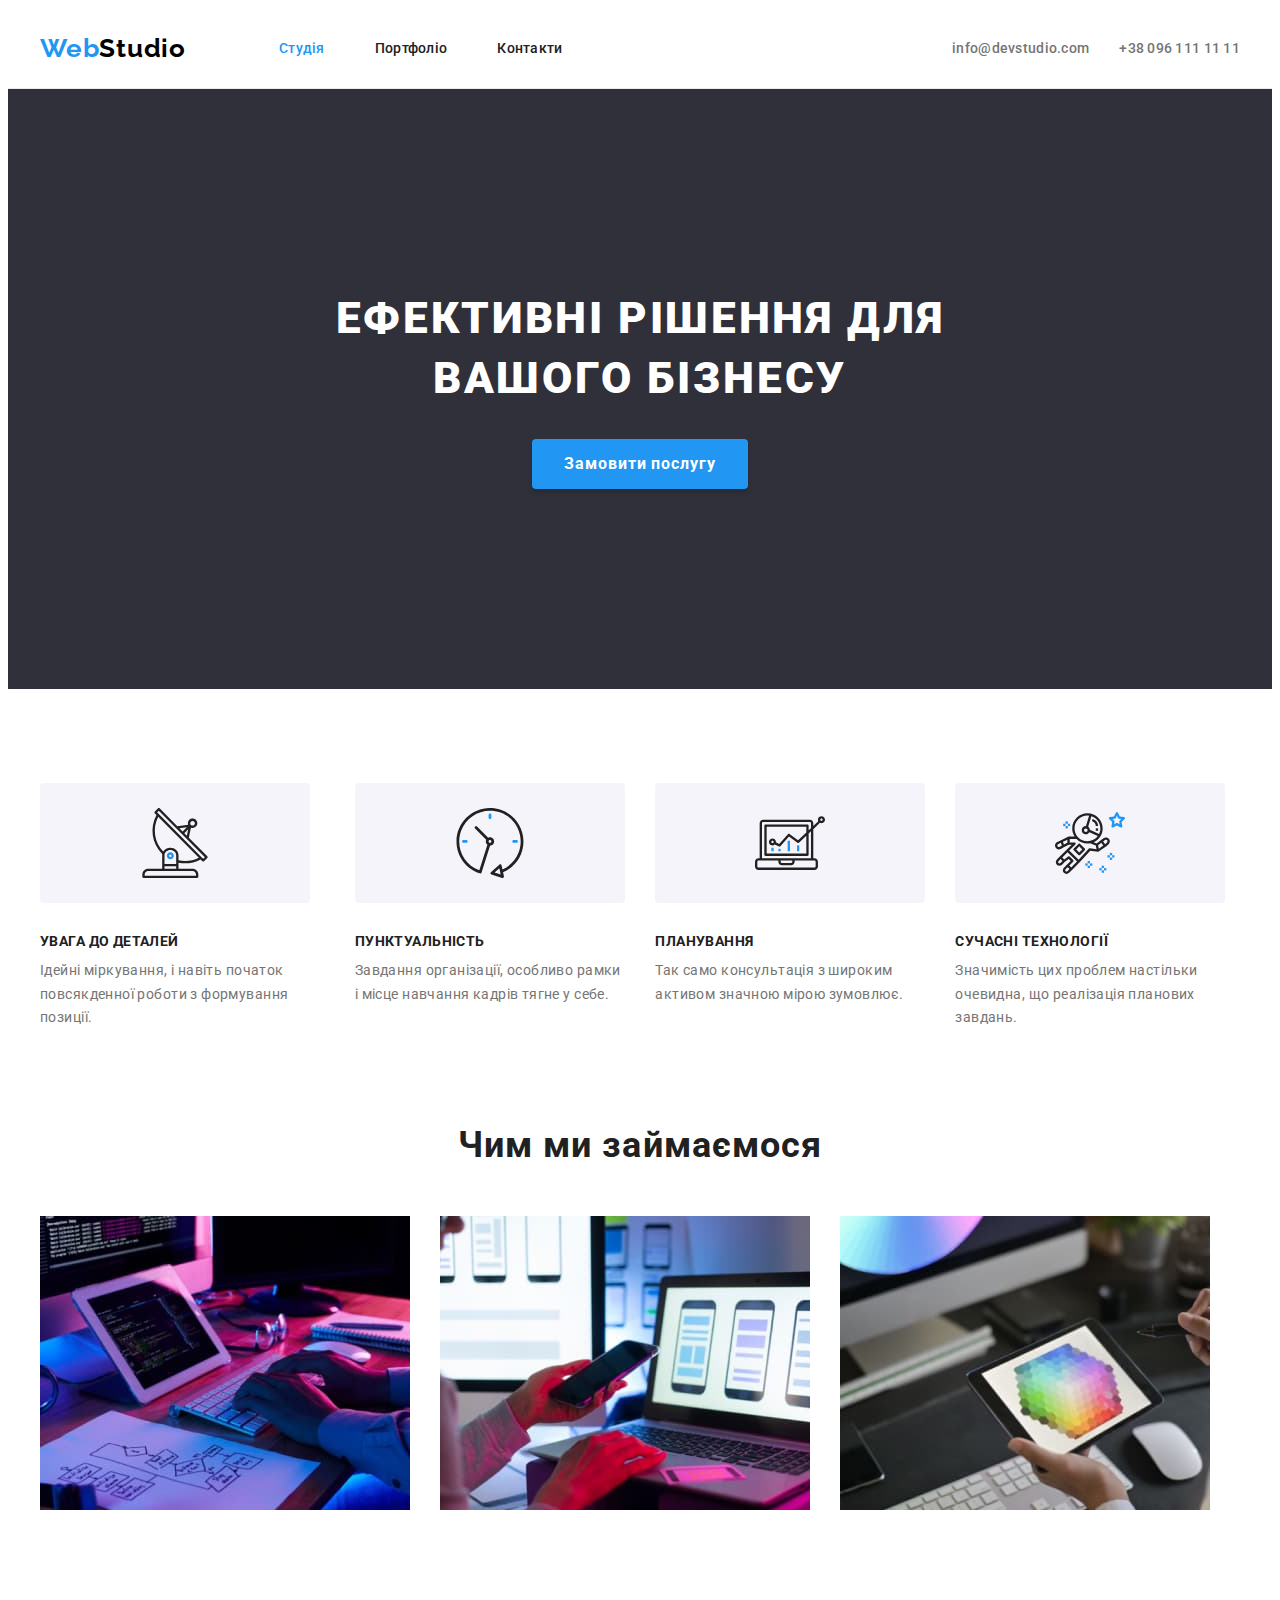
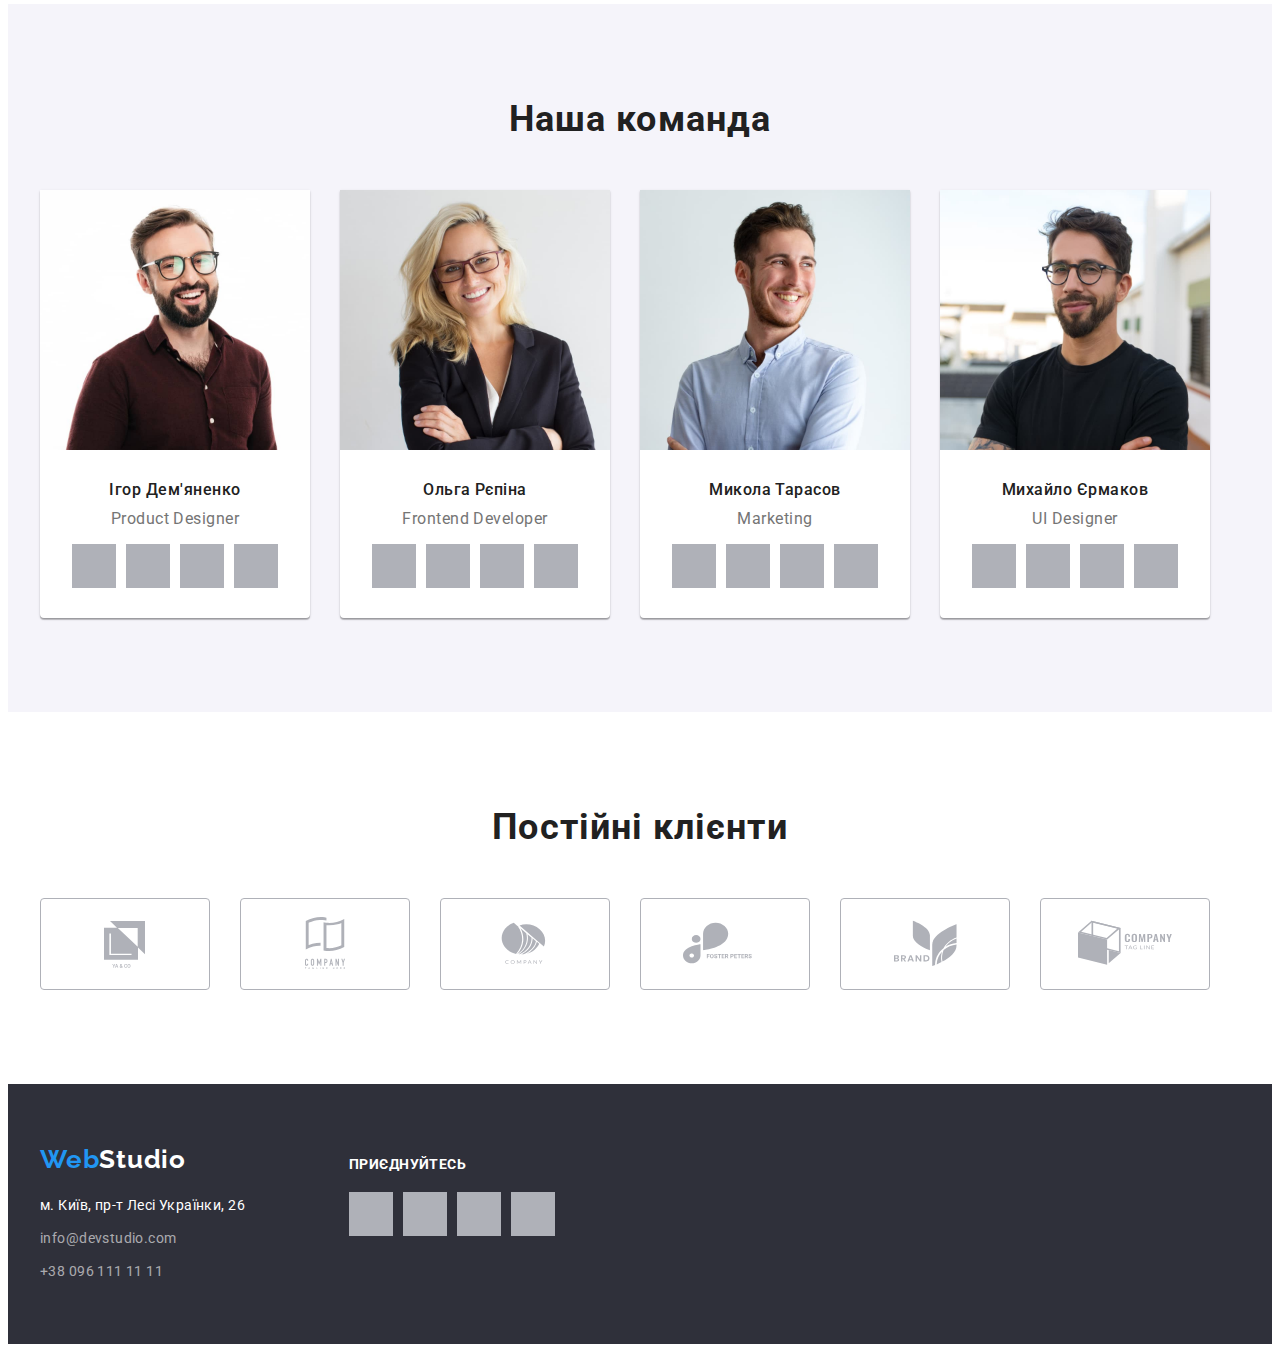
==== index.html @ 9ad80362 "created repository" ====
<!DOCTYPE html>
<html lang="uk">
  <head>
    <meta charset="UTF-8" />
    <meta name="viewport" content="width=device-width, initial-scale=1.0" />
    <title>WebStudio</title>
    <link rel="preconnect" href="https://fonts.googleapis.com" />
    <link rel="preconnect" href="https://fonts.gstatic.com" crossorigin />
    <link
      href="https://fonts.googleapis.com/css2?family=Raleway:wght@700&family=Roboto:wght@400;500;700;900&display=swap"
      rel="stylesheet"
    />
    <link
      rel="stylesheet"
      href="https://cdnjs.cloudflare.com/ajax/libs/modern-normalize/2.0.0/modern-normalize.min.css"
      integrity="sha512-4xo8blKMVCiXpTaLzQSLSw3KFOVPWhm/TRtuPVc4WG6kUgjH6J03IBuG7JZPkcWMxJ5huwaBpOpnwYElP/m6wg=="
      crossorigin="anonymous"
      referrerpolicy="no-referrer"
    />
    <link rel="stylesheet" href="./css/styles.css" />
  </head>
  <body>
    <!-- header -->
    <header class="header">
      <div class="container header-wrapper">
        <nav class="site-nav-wrapper">
          <a class="logo" href="./index.html" lang="en"
            ><span class="accent">Web</span>Studio</a
          >
          <ul class="site-nav">
            <li class="site-nav-item">
              <a href="./index.html" class="link current">Студія</a>
            </li>
            <li class="site-nav-item">
              <a href="./portfolio.html" class="link">Портфоліо</a>
            </li>
            <li class="site-nav-item"><a href="" class="link">Контакти</a></li>
          </ul>
        </nav>

        <ul class="header-contacts-wrapper">
          <li>
            <a href="mailto:info@devstudio.com" class="link contacts"
              >info@devstudio.com</a
            >
          </li>
          <li>
            <a href="tel:+380961111111" class="link contacts"
              >+38 096 111 11 11</a
            >
          </li>
        </ul>
      </div>
    </header>

    <!-- main content -->
    <main>
      <!-- hero screen -->
      <section class="hero">
        <div class="container">
          <h1 class="hero-title">Ефективні рішення для вашого бізнесу</h1>
          <button class="button primary" type="button">Замовити послугу</button>
        </div>
      </section>

      <!-- benefits -->
      <section class="section benefits">
        <div class="container">
          <h2 class="title visually-hidden">Особливості</h2>
          <ul class="benefits-list">
            <li class="benefits-item">
              <img
                class="benefits-pic"
                src="./images/benefits-1.svg"
                alt="супутникова тарілка"
                width="270"
                height="120"
              />
              <h3 class="benefits-title">Увага до деталей</h3>
              <p class="content">
                Ідейні міркування, і навіть початок повсякденної роботи з
                формування позиції.
              </p>
            </li>
            <li class="benefits-item">
              <img
                class="benefits-pic"
                src="./images/benefits-2.svg"
                alt="годинник"
                width="270"
                height="120"
              />
              <h3 class="benefits-title">Пунктуальність</h3>
              <p class="content">
                Завдання організації, особливо рамки і місце навчання кадрів
                тягне у себе.
              </p>
            </li>
            <li class="benefits-item">
              <img
                class="benefits-pic"
                src="./images/benefits-3.svg"
                alt="графік"
                width="270"
                height="120"
              />
              <h3 class="benefits-title">Планування</h3>
              <p class="content">
                Так само консультація з широким активом значною мірою зумовлює.
              </p>
            </li>
            <li class="benefits-item">
              <img
                class="benefits-pic"
                src="./images/benefits-4.svg"
                alt="космонавт"
                width="270"
                height="120"
              />
              <h3 class="benefits-title">Сучасні технології</h3>
              <p class="content">
                Значимість цих проблем настільки очевидна, що реалізація
                планових завдань.
              </p>
            </li>
          </ul>
        </div>
      </section>

      <!-- what we do -->

      <section class="section works">
        <div class="container">
          <h2 class="title">Чим ми займаємося</h2>
          <ul class="works-list">
            <li>
              <img
                class="works-pic"
                src="./images/img-1.jpg"
                alt="Десктопні додатки"
                width="370"
                height="294"
              />
            </li>
            <li>
              <img
                class="works-pic"
                src="./images/img-2.jpg"
                alt="Мобільні додатки"
                width="370"
                height="294"
              />
            </li>
            <li>
              <img
                class="works-pic"
                src="./images/img-3.jpg"
                alt="Дизайнерські рішення"
                width="370"
                height="294"
              />
            </li>
          </ul>
        </div>
      </section>

      <!-- our team -->

      <section class="section our-team">
        <div class="container">
          <h2 class="title">Наша команда</h2>
          <ul class="team-list">
            <li class="team-item">
              <img
                class="team-pic"
                src="./images/product-designer.jpg"
                alt="Дизайнер продукту"
                width="270"
                height="260"
              />
              <div class="team-item-content">
                <h3 class="subtitle">Ігор Дем'яненко</h3>
                <p class="team-position" lang="en">Product Designer</p>

                <ul class="socials-list">
                  <li class="socials-item"></li>
                  <li class="socials-item"></li>
                  <li class="socials-item"></li>
                  <li class="socials-item"></li>
                </ul>
              </div>
            </li>
            <li class="team-item">
              <img
                class="team-pic"
                src="./images/frontend-developer.jpg"
                alt="Фронтенд розробник"
                width="270"
                height="260"
              />
              <div class="team-item-content">
                <h3 class="subtitle">Ольга Рєпіна</h3>
                <p class="team-position" lang="en">Frontend Developer</p>
                <ul class="socials-list">
                  <li class="socials-item"></li>
                  <li class="socials-item"></li>
                  <li class="socials-item"></li>
                  <li class="socials-item"></li>
                </ul>
              </div>
            </li>
            <li class="team-item">
              <img
                class="team-pic"
                src="./images/marketing.jpg"
                alt="Маркетолог"
                width="270"
                height="260"
              />
              <div class="team-item-content">
                <h3 class="subtitle">Микола Тарасов</h3>
                <p class="team-position" lang="en">Marketing</p>
                <ul class="socials-list">
                  <li class="socials-item"></li>
                  <li class="socials-item"></li>
                  <li class="socials-item"></li>
                  <li class="socials-item"></li>
                </ul>
              </div>
            </li>
            <li class="team-item">
              <img
                class="team-pic"
                src="./images/ui-designer.jpg"
                alt="UI Дизайнер"
                width="270"
                height="260"
              />
              <div class="team-item-content">
                <h3 class="subtitle">Михайло Єрмаков</h3>
                <p class="team-position" lang="en">UI Designer</p>
                <ul class="socials-list">
                  <li class="socials-item"></li>
                  <li class="socials-item"></li>
                  <li class="socials-item"></li>
                  <li class="socials-item"></li>
                </ul>
              </div>
            </li>
          </ul>
        </div>
      </section>

      <!-- clients -->
      <section class="clients section">
        <div class="container">
          <h2 class="title">Постійні клієнти</h2>
          <ul class="clients-list">
            <li class="clients-item">
              <img
                class="clients-pic"
                src="./images/client-1.svg"
                alt="клиент 1"
                width="170"
                height="92"
              />
            </li>
            <li class="clients-item">
              <img
                class="clients-pic"
                src="./images/client-2.svg"
                alt="клиент 2"
                width="170"
                height="92"
              />
            </li>
            <li class="clients-item">
              <img
                class="clients-pic"
                src="./images/client-3.svg"
                alt="клиент 3"
                width="170"
                height="92"
              />
            </li>
            <li class="clients-item">
              <img
                class="clients-pic"
                src="./images/client-4.svg"
                alt="клиент 4"
                width="170"
                height="92"
              />
            </li>
            <li class="clients-item">
              <img
                class="clients-pic"
                src="./images/client-5.svg"
                alt="клиент 5"
              />
            </li>
            <li class="clients-item">
              <img
                class="clients-pic"
                src="./images/client-6.svg"
                alt="клиент 6"
              />
            </li>
          </ul>
        </div>
      </section>
    </main>

    <!-- footer -->
    <footer class="footer">
      <div class="container footer-container">
        <div class="footer-nav">
          <a href="./index.html" lang="en" class="logo"
            ><span class="accent">Web</span>Studio</a
          >
          <address class="address">
            <!-- address list -->
            <ul class="address-list">
              <li class="address-item">
                <a
                  href="https://maps.app.goo.gl/XvSEpXmjgRdSqmz17"
                  target="_blank"
                  rel="nofollow noreferrer noopener"
                  class="link address-map"
                  >м. Київ, пр-т Лесі Українки, 26</a
                >
              </li>
              <li class="address-item">
                <a href="mailto:info@devstudio.com" class="link address-link"
                  >info@devstudio.com</a
                >
              </li>
              <li class="address-item">
                <a href="tel:+380961111111" class="link address-link"
                  >+38 096 111 11 11</a
                >
              </li>
            </ul>
          </address>
        </div>

        <div class="follow-container">
          <p class="follow-title">приєднуйтесь</p>
          <ul class="footer-follow-list">
            <li class="follow-item"></li>
            <li class="follow-item"></li>
            <li class="follow-item"></li>
            <li class="follow-item"></li>
          </ul>
        </div>
      </div>
    </footer>
  </body>
</html>
---- css/styles.css ----
:root {
  --accent-color: #2196f3;
  --primary-black-color: #000000;
  --primary-white-color: #ffffff;
  --primary-text-color: #757575;
  --secondary-text-color: #212121;
  --inverse-light-text-color: rgba(255, 255, 255, 0.6);
  --lightest-gray-color: #f5f4fa;
  --gray-color: #afb1b8;
}

/* main styles */
body {
  font-family: "Roboto", sans-serif;
  font-size: 14px;
  background-color: var(--primary-white-color);
  color: var(--primary-text-color);
}

h1,
h2,
h3,
h4,
h5,
h6,
p {
  margin: 0;
}

ul {
  padding: 0;
  margin: 0;
  list-style: none;
}

.link {
  text-decoration: none;
  color: var(--primary-text-color);
}

.container {
  width: 1200px;
  margin: 0 auto;
  padding-left: 15px;
  padding-right: 15px;
  /* outline: 2px solid tomato; */
}

.visually-hidden {
  position: absolute;
  width: 1px;
  height: 1px;
  margin: -1px;
  border: 0;
  padding: 0;

  white-space: nowrap;
  clip-path: inset(100%);
  clip: rect(0 0 0 0);
  overflow: hidden;
}

/* buttons */
.button {
  padding: 10px 32px;
  min-width: 216px;
  border-width: 0;
  border-radius: 4px;
  cursor: pointer;

  font-family: inherit;
  color: var(--primary-white-color);
  text-align: center;
}

.button.primary {
  font-weight: 700;
  font-size: 16px;
  line-height: 1.87;
  letter-spacing: 0.06em;
  background-color: #2196f3;
  box-shadow: 0 4px 4px 0 rgba(0, 0, 0, 0.15);
}

.button.primary:active {
  box-shadow: 0 4px 4px 0 rgba(0, 0, 0, 0.15);
  background: #188ce8;
}

/* header */
.header {
  /* padding-top: 24px;
  padding-bottom: 25px; */
  border-bottom: 1px solid #ececec;
}

.header-wrapper {
  display: flex;
  align-items: center;
}

/* logo */
.logo {
  margin-right: 93px;

  font-family: "Raleway", sans-serif;
  font-weight: 700;
  font-size: 26px;
  letter-spacing: 0.03em;
  text-decoration: none;

  color: var(--primary-black-color);
}
.logo .accent {
  color: var(--accent-color);
}

/* navigation */
.site-nav-wrapper {
  display: flex;
  align-items: center;
  margin-right: auto;
}

.site-nav {
  display: flex;
  align-items: center;
  column-gap: 50px;
}

.site-nav-item > .link {
  display: block;
  padding-top: 32px;
  padding-bottom: 32px;
}

.site-nav .link {
  font-weight: 500;
  letter-spacing: 0.02em;
  color: var(--secondary-text-color);
}
.site-nav .link:hover,
.site-nav .link:focus {
  color: var(--accent-color);
}

.header-contacts-wrapper {
  display: flex;
  gap: 30px;
}

.link.current {
  color: var(--accent-color);
}
/* contacts */
.contacts {
  padding-top: 20px;
  padding-bottom: 20px;

  font-weight: 500;
  letter-spacing: 0.02em;
}
.contacts:hover,
.contacts:focus {
  color: var(--accent-color);
}

/* hero */
.hero {
  padding-top: 200px;
  padding-bottom: 200px;
  text-align: center;
  background: #2f303a;
}

.hero-title {
  width: 696px;
  margin-bottom: 30px;
  margin-left: auto;
  margin-right: auto;

  font-weight: 900;
  font-size: 44px;
  line-height: 1.36;
  letter-spacing: 0.06em;
  text-transform: uppercase;
  text-align: center;
  color: var(--primary-white-color);
}

/* <button type="button" class="button primary">Замовити послугу</button> */

/* sections */
.section {
  padding-top: 94px;
  padding-bottom: 94px;
}

.section .title {
  color: var(--secondary-text-color);
  font-size: 36px;
  letter-spacing: 0.03em;
  text-align: center;
}

/* benefits */

.benefits-list {
  display: flex;
  column-gap: 30px;
}

/* .benefits-item {
  background-color: teal;
} */

.benefits-pic {
  display: block;
  margin-bottom: 30px;
}

.benefits-title {
  margin-bottom: 10px;

  font-size: 14px;
  letter-spacing: 0.03em;
  text-transform: uppercase;
  color: var(--secondary-text-color);
}

.benefits .content {
  line-height: 1.71;
  letter-spacing: 0.03em;
}

/* what we do */
.works {
  padding-top: 0;
}

.works .title {
  margin-bottom: 50px;
}

.works-list {
  display: flex;
  column-gap: 30px;
}

.works-pic {
  display: block;
}

/* our team */
.our-team {
  background: var(--lightest-gray-color);
}

.our-team .title {
  margin-bottom: 50px;
}

.team-list {
  display: flex;
  column-gap: 30px;
}

.team-item {
  border-radius: 0 0 4px 4px;
  width: 270px;

  box-shadow: 0 2px 1px 0 rgba(0, 0, 0, 0.2), 0 1px 1px 0 rgba(0, 0, 0, 0.14),
    0 1px 3px 0 rgba(0, 0, 0, 0.12);
  background: #fff;
}

.team-pic {
  display: block;
}

.team-item-content {
  padding: 30px 32px;
}

.our-team .subtitle {
  margin-bottom: 10px;

  font-weight: 500;
  font-size: 16px;
  letter-spacing: 0.03em;
  text-align: center;
  color: var(--secondary-text-color);
}

.team-position {
  margin-bottom: 16px;

  font-size: 16px;
  letter-spacing: 0.03em;
  text-align: center;
}

.socials-list {
  display: flex;
  column-gap: 10px;
  justify-content: center;
}

.socials-item {
  width: 44px;
  height: 44px;
  background-color: var(--gray-color);
}

/* clients */

.clients .title {
  margin-bottom: 50px;
}

.clients-list {
  display: flex;
  column-gap: 30px;
}

.clients-item {
  width: 170px;
  /* height: 92px; */
}

.clients-pic {
  display: block;
}

/* footer */
.footer {
  padding-top: 60px;
  padding-bottom: 60px;
  background: #2f303a;
}

.footer-container {
  display: flex;
  /* align-items: center; */
}

.footer-nav {
  margin-right: 70px;
}

.footer .logo {
  display: block;
  margin-bottom: 20px;

  color: var(--primary-white-color);
}

.address {
  line-height: 1.71;
  font-style: normal;
  letter-spacing: 0.03em;
}

.address .link:hover,
.address .link:focus {
  color: var(--accent-color);
}

.address-item {
  display: block;
  margin-bottom: 9px;
}

.address-item:last-child {
  margin-bottom: 0;
}

.address-map {
  color: var(--primary-white-color);
}

.address-link {
  letter-spacing: 0.03em;
  color: var(--inverse-light-text-color);
}

/* follow list */
.follow-container {
  margin-top: 12px;
}

.follow-title {
  margin-bottom: 20px;

  font-weight: 700;
  letter-spacing: 0.03em;
  text-transform: uppercase;
  color: var(--primary-white-color);
}

.footer-follow-list {
  display: flex;
  column-gap: 10px;
}

.follow-item {
  width: 44px;
  height: 44px;
  background-color: var(--gray-color);
}

/* portfolio page styles */

.portfolio {
  padding-bottom: 94px;
  padding-top: 94px;
}

.button-list {
  display: flex;
  gap: 8px;
  justify-content: center;
  margin-bottom: 50px;
}

.portfolio-button {
  padding: 6px 22px;
  min-width: 73px;

  font-weight: 500;
  font-size: 16px;
  line-height: 1.62;
  letter-spacing: 0.03em;
  color: var(--secondary-text-color);
  background-color: var(--lightest-gray-color);
}

.portfolio-button:hover,
.portfolio-button:focus {
  background-color: var(--accent-color);
  color: var(--primary-white-color);
}

.portfolio-button.accent {
  background-color: var(--accent-color);
  color: var(--primary-white-color);
}

.cards-list {
  display: flex;
  flex-wrap: wrap;
  gap: 30px;
}

.cards-item {
  width: 370px;
  /* height: 404px; */
}

.carts-pic {
  display: block;
}

.cards-content {
  border: 1px solid #eee;
  border-top: 0;
  padding: 20px 24px;
}

.portfolio-title {
  margin-bottom: 4px;

  font-size: 18px;
  line-height: 2;
  letter-spacing: 0.06em;
  color: var(--secondary-text-color);
}

.portfolio-subtitle {
  font-size: 16px;
  line-height: 1.87;
  letter-spacing: 0.03em;
}
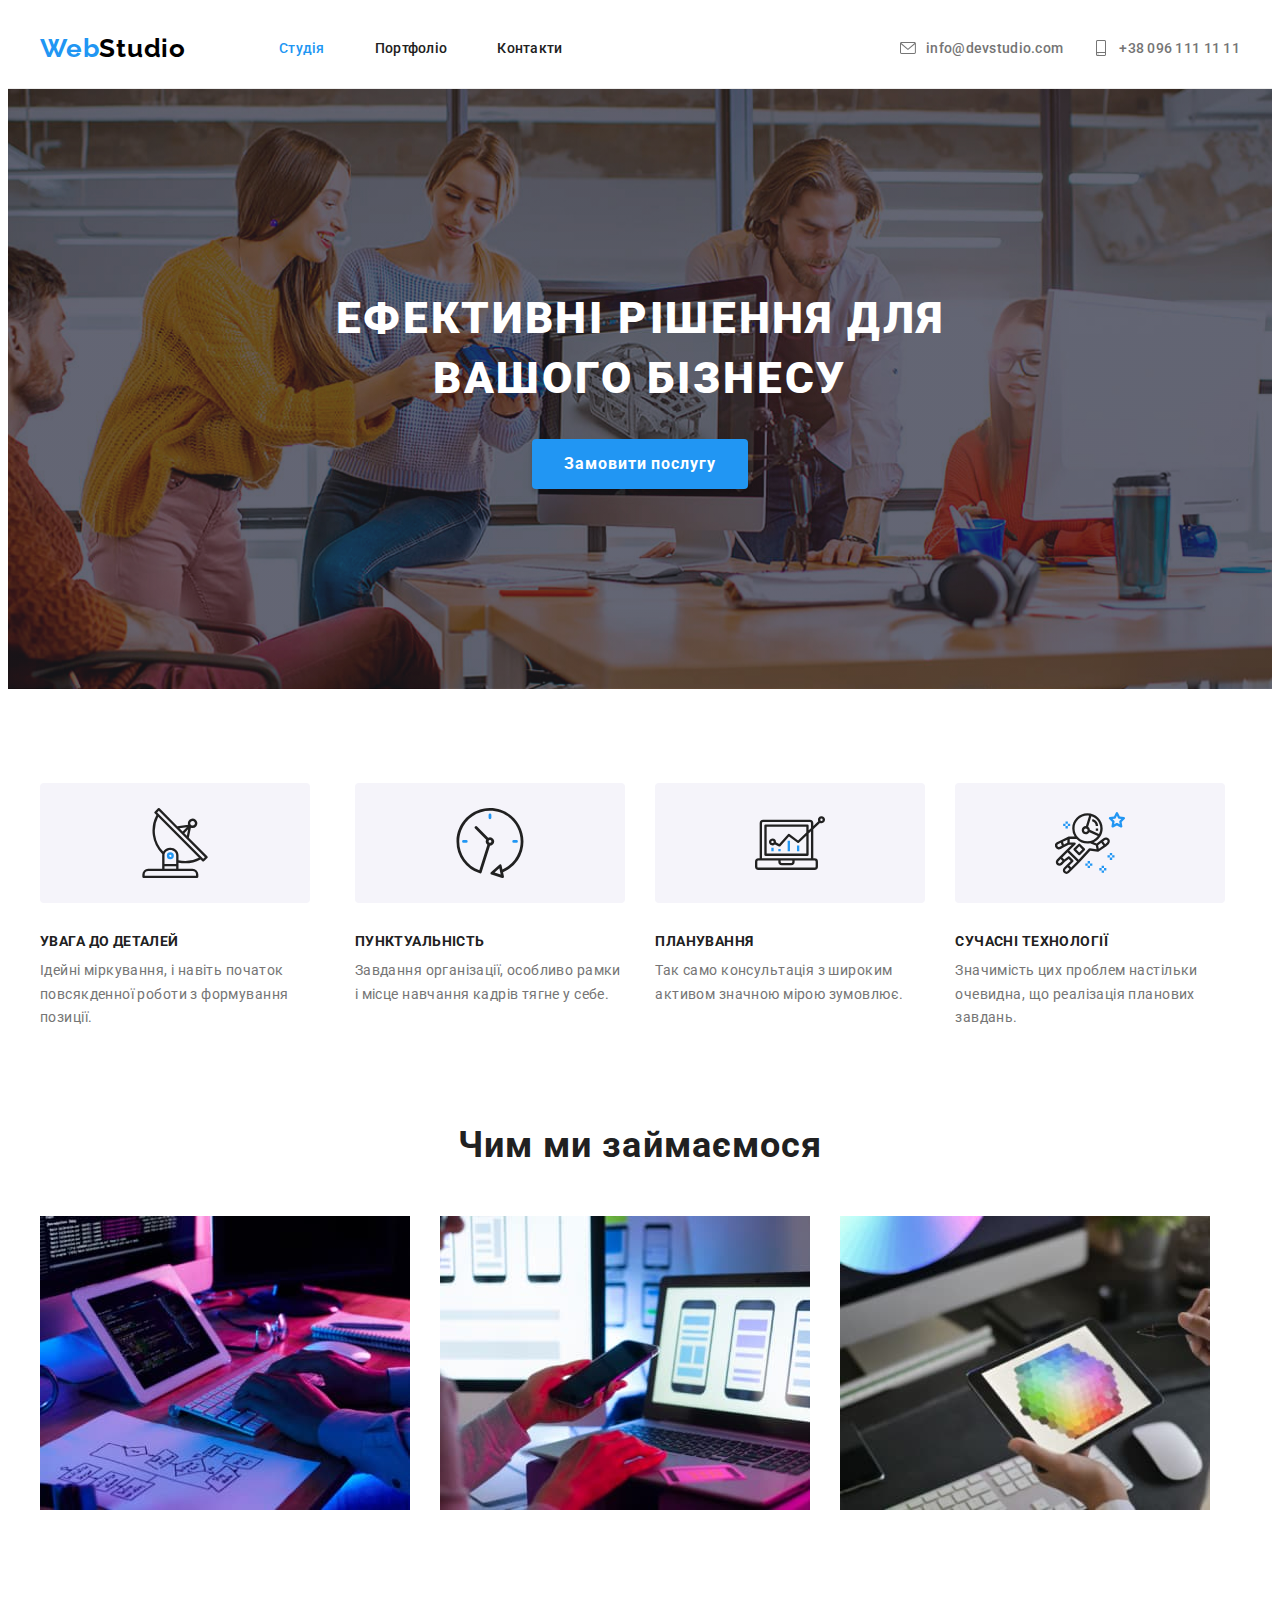
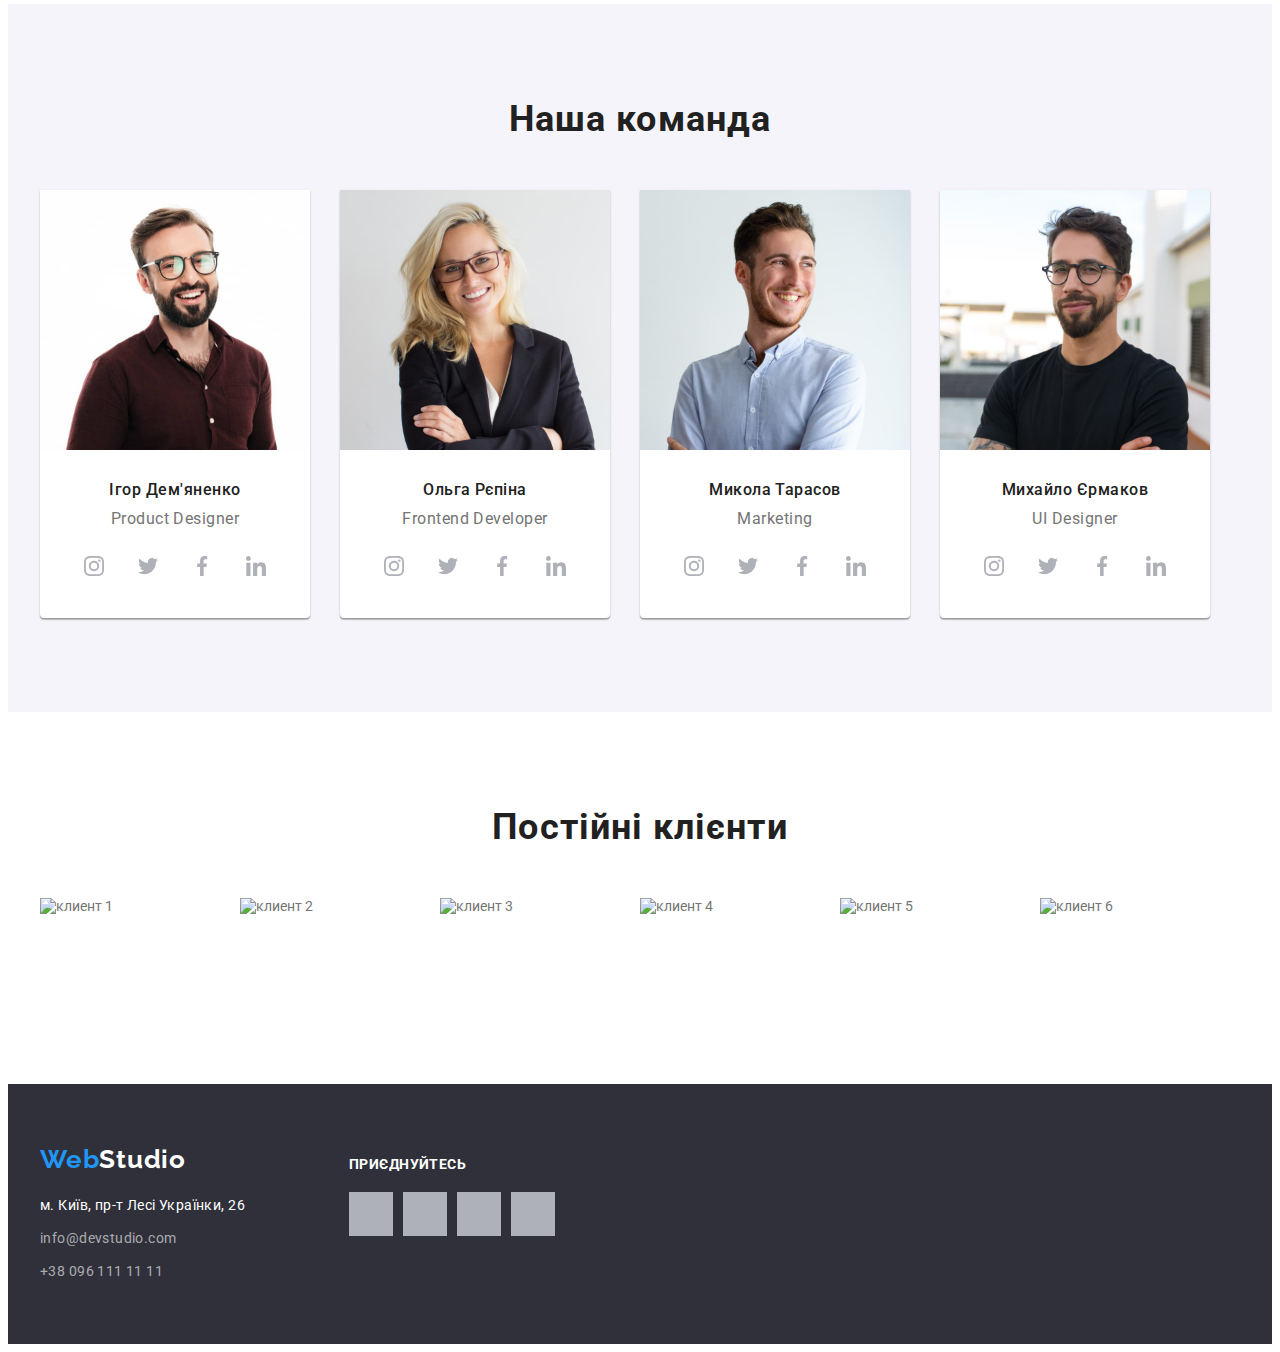
==== commit 1a247927: "adding icons" ====
--- a/index.html
+++ b/index.html
@@ -39,13 +39,18 @@
         </nav>
 
         <ul class="header-contacts-wrapper">
-          <li>
-            <a href="mailto:info@devstudio.com" class="link contacts"
-              >info@devstudio.com</a
+          <li class="header-contacts-item">
+            <a href="mailto:info@devstudio.com" class="link contacts-link">
+              <svg class="header-contacts-icon">
+                <use href="./images/icons.svg#icon-envelope"></use>
+              </svg>
+              info@devstudio.com</a
             >
           </li>
-          <li>
-            <a href="tel:+380961111111" class="link contacts"
+          <li class="header-contacts-item">
+            <a href="tel:+380961111111" class="link contacts-link">
+              <svg class="header-contacts-icon">
+                <use href="./images/icons.svg#icon-smartphone"></use></svg
               >+38 096 111 11 11</a
             >
           </li>
@@ -69,13 +74,11 @@
           <h2 class="title visually-hidden">Особливості</h2>
           <ul class="benefits-list">
             <li class="benefits-item">
-              <img
-                class="benefits-pic"
-                src="./images/benefits-1.svg"
-                alt="супутникова тарілка"
-                width="270"
-                height="120"
-              />
+              <div class="benefits-pic">
+                <svg class="benefits-icon">
+                  <use href="./images/icons.svg#icon-antenna"></use>
+                </svg>
+              </div>
               <h3 class="benefits-title">Увага до деталей</h3>
               <p class="content">
                 Ідейні міркування, і навіть початок повсякденної роботи з
@@ -83,13 +86,11 @@
               </p>
             </li>
             <li class="benefits-item">
-              <img
-                class="benefits-pic"
-                src="./images/benefits-2.svg"
-                alt="годинник"
-                width="270"
-                height="120"
-              />
+              <div class="benefits-pic">
+                <svg class="benefits-icon">
+                  <use href="./images/icons.svg#icon-clock"></use>
+                </svg>
+              </div>
               <h3 class="benefits-title">Пунктуальність</h3>
               <p class="content">
                 Завдання організації, особливо рамки і місце навчання кадрів
@@ -97,26 +98,22 @@
               </p>
             </li>
             <li class="benefits-item">
-              <img
-                class="benefits-pic"
-                src="./images/benefits-3.svg"
-                alt="графік"
-                width="270"
-                height="120"
-              />
+              <div class="benefits-pic">
+                <svg class="benefits-icon">
+                  <use href="./images/icons.svg#icon-diagram"></use>
+                </svg>
+              </div>
               <h3 class="benefits-title">Планування</h3>
               <p class="content">
                 Так само консультація з широким активом значною мірою зумовлює.
               </p>
             </li>
             <li class="benefits-item">
-              <img
-                class="benefits-pic"
-                src="./images/benefits-4.svg"
-                alt="космонавт"
-                width="270"
-                height="120"
-              />
+              <div class="benefits-pic">
+                <svg class="benefits-icon">
+                  <use href="./images/icons.svg#icon-astronaut"></use>
+                </svg>
+              </div>
               <h3 class="benefits-title">Сучасні технології</h3>
               <p class="content">
                 Значимість цих проблем настільки очевидна, що реалізація
@@ -183,10 +180,48 @@
                 <p class="team-position" lang="en">Product Designer</p>
 
                 <ul class="socials-list">
-                  <li class="socials-item"></li>
-                  <li class="socials-item"></li>
-                  <li class="socials-item"></li>
-                  <li class="socials-item"></li>
+                  <li class="socials-item">
+                    <a
+                      href=""
+                      class="link social-link"
+                      target="_blank"
+                      rel="noopener noreferrer nofollow"
+                      ><svg class="social-link-icon">
+                        <use
+                          href="./images/icons.svg#icon-instagram"
+                        ></use></svg
+                    ></a>
+                  </li>
+                  <li class="socials-item">
+                    <a
+                      href=""
+                      class="link social-link"
+                      target="_blank"
+                      rel="noopener noreferrer nofollow"
+                      ><svg class="social-link-icon">
+                        <use href="./images/icons.svg#icon-twitter"></use></svg
+                    ></a>
+                  </li>
+                  <li class="socials-item">
+                    <a
+                      href=""
+                      class="link social-link"
+                      target="_blank"
+                      rel="noopener noreferrer nofollow"
+                      ><svg class="social-link-icon">
+                        <use href="./images/icons.svg#icon-facebook"></use></svg
+                    ></a>
+                  </li>
+                  <li class="socials-item">
+                    <a
+                      href=""
+                      class="link social-link"
+                      target="_blank"
+                      rel="noopener noreferrer nofollow"
+                      ><svg class="social-link-icon">
+                        <use href="./images/icons.svg#icon-linkedin"></use></svg
+                    ></a>
+                  </li>
                 </ul>
               </div>
             </li>
@@ -202,10 +237,48 @@
                 <h3 class="subtitle">Ольга Рєпіна</h3>
                 <p class="team-position" lang="en">Frontend Developer</p>
                 <ul class="socials-list">
-                  <li class="socials-item"></li>
-                  <li class="socials-item"></li>
-                  <li class="socials-item"></li>
-                  <li class="socials-item"></li>
+                  <li class="socials-item">
+                    <a
+                      href=""
+                      class="link social-link"
+                      target="_blank"
+                      rel="noopener noreferrer nofollow"
+                      ><svg class="social-link-icon">
+                        <use
+                          href="./images/icons.svg#icon-instagram"
+                        ></use></svg
+                    ></a>
+                  </li>
+                  <li class="socials-item">
+                    <a
+                      href=""
+                      class="link social-link"
+                      target="_blank"
+                      rel="noopener noreferrer nofollow"
+                      ><svg class="social-link-icon">
+                        <use href="./images/icons.svg#icon-twitter"></use></svg
+                    ></a>
+                  </li>
+                  <li class="socials-item">
+                    <a
+                      href=""
+                      class="link social-link"
+                      target="_blank"
+                      rel="noopener noreferrer nofollow"
+                      ><svg class="social-link-icon">
+                        <use href="./images/icons.svg#icon-facebook"></use></svg
+                    ></a>
+                  </li>
+                  <li class="socials-item">
+                    <a
+                      href=""
+                      class="link social-link"
+                      target="_blank"
+                      rel="noopener noreferrer nofollow"
+                      ><svg class="social-link-icon">
+                        <use href="./images/icons.svg#icon-linkedin"></use></svg
+                    ></a>
+                  </li>
                 </ul>
               </div>
             </li>
@@ -221,10 +294,48 @@
                 <h3 class="subtitle">Микола Тарасов</h3>
                 <p class="team-position" lang="en">Marketing</p>
                 <ul class="socials-list">
-                  <li class="socials-item"></li>
-                  <li class="socials-item"></li>
-                  <li class="socials-item"></li>
-                  <li class="socials-item"></li>
+                  <li class="socials-item">
+                    <a
+                      href=""
+                      class="link social-link"
+                      target="_blank"
+                      rel="noopener noreferrer nofollow"
+                      ><svg class="social-link-icon">
+                        <use
+                          href="./images/icons.svg#icon-instagram"
+                        ></use></svg
+                    ></a>
+                  </li>
+                  <li class="socials-item">
+                    <a
+                      href=""
+                      class="link social-link"
+                      target="_blank"
+                      rel="noopener noreferrer nofollow"
+                      ><svg class="social-link-icon">
+                        <use href="./images/icons.svg#icon-twitter"></use></svg
+                    ></a>
+                  </li>
+                  <li class="socials-item">
+                    <a
+                      href=""
+                      class="link social-link"
+                      target="_blank"
+                      rel="noopener noreferrer nofollow"
+                      ><svg class="social-link-icon">
+                        <use href="./images/icons.svg#icon-facebook"></use></svg
+                    ></a>
+                  </li>
+                  <li class="socials-item">
+                    <a
+                      href=""
+                      class="link social-link"
+                      target="_blank"
+                      rel="noopener noreferrer nofollow"
+                      ><svg class="social-link-icon">
+                        <use href="./images/icons.svg#icon-linkedin"></use></svg
+                    ></a>
+                  </li>
                 </ul>
               </div>
             </li>
@@ -240,10 +351,48 @@
                 <h3 class="subtitle">Михайло Єрмаков</h3>
                 <p class="team-position" lang="en">UI Designer</p>
                 <ul class="socials-list">
-                  <li class="socials-item"></li>
-                  <li class="socials-item"></li>
-                  <li class="socials-item"></li>
-                  <li class="socials-item"></li>
+                  <li class="socials-item">
+                    <a
+                      href=""
+                      class="link social-link"
+                      target="_blank"
+                      rel="noopener noreferrer nofollow"
+                      ><svg class="social-link-icon">
+                        <use
+                          href="./images/icons.svg#icon-instagram"
+                        ></use></svg
+                    ></a>
+                  </li>
+                  <li class="socials-item">
+                    <a
+                      href=""
+                      class="link social-link"
+                      target="_blank"
+                      rel="noopener noreferrer nofollow"
+                      ><svg class="social-link-icon">
+                        <use href="./images/icons.svg#icon-twitter"></use></svg
+                    ></a>
+                  </li>
+                  <li class="socials-item">
+                    <a
+                      href=""
+                      class="link social-link"
+                      target="_blank"
+                      rel="noopener noreferrer nofollow"
+                      ><svg class="social-link-icon">
+                        <use href="./images/icons.svg#icon-facebook"></use></svg
+                    ></a>
+                  </li>
+                  <li class="socials-item">
+                    <a
+                      href=""
+                      class="link social-link"
+                      target="_blank"
+                      rel="noopener noreferrer nofollow"
+                      ><svg class="social-link-icon">
+                        <use href="./images/icons.svg#icon-linkedin"></use></svg
+                    ></a>
+                  </li>
                 </ul>
               </div>
             </li>
--- a/css/styles.css
+++ b/css/styles.css
@@ -144,33 +144,62 @@
   color: var(--accent-color);
 }
 
-.header-contacts-wrapper {
-  display: flex;
-  gap: 30px;
-}
-
 .link.current {
   color: var(--accent-color);
 }
+
 /* contacts */
-.contacts {
+
+.header-contacts-wrapper {
+  display: flex;
+  gap: 30px;
+  align-items: center;
+}
+
+.header-contacts-item {
+  display: flex;
+  gap: 10px;
+  align-items: center;
+
+  font-weight: 500;
+  letter-spacing: 0.02em;
+}
+
+.contacts-link {
+  display: flex;
+  gap: 10px;
+  align-items: center;
   padding-top: 20px;
   padding-bottom: 20px;
-
-  font-weight: 500;
-  letter-spacing: 0.02em;
-}
-.contacts:hover,
-.contacts:focus {
+}
+
+.contacts-link:hover {
   color: var(--accent-color);
+}
+
+.header-contacts-icon {
+  width: 16px;
+  height: 16px;
+  fill: currentColor;
 }
 
 /* hero */
 .hero {
+  margin-right: auto;
+  margin-left: auto;
   padding-top: 200px;
   padding-bottom: 200px;
   text-align: center;
-  background: #2f303a;
+  background: #c4c4c4;
+  background-image: linear-gradient(
+      rgba(47, 48, 58, 0.4),
+      rgba(47, 48, 58, 0.4)
+    ),
+    url(../images/hero-bg.jpg);
+  max-width: 1600px;
+  background-repeat: no-repeat;
+  background-position: center;
+  background-size: cover;
 }
 
 .hero-title {
@@ -215,8 +244,19 @@
 } */
 
 .benefits-pic {
-  display: block;
+  display: flex;
+  justify-content: center;
+  align-items: center;
   margin-bottom: 30px;
+  width: 270px;
+  height: 120px;
+  background-color: var(--lightest-gray-color);
+  border-radius: 4px;
+}
+
+.benefits-icon {
+  width: 70px;
+  height: 70px;
 }
 
 .benefits-title {
@@ -303,13 +343,40 @@
 .socials-list {
   display: flex;
   column-gap: 10px;
-  justify-content: center;
 }
 
 .socials-item {
   width: 44px;
   height: 44px;
-  background-color: var(--gray-color);
+}
+
+.social-link {
+  width: 100%;
+  height: 100%;
+  display: flex;
+  justify-content: center;
+  align-items: center;
+  background-color: var(--primary-white-color);
+  border-radius: 50%;
+}
+
+.social-link:hover,
+.social-link:focus {
+  background-color: var(--accent-color);
+}
+
+.social-link-icon {
+  width: 20px;
+  height: 20px;
+  fill: var(--gray-color);
+}
+
+.social-link:hover .social-link-icon {
+  fill: var(--primary-white-color);
+}
+
+.social-link:focus .social-link-icon {
+  fill: var(--primary-white-color);
 }
 
 /* clients */
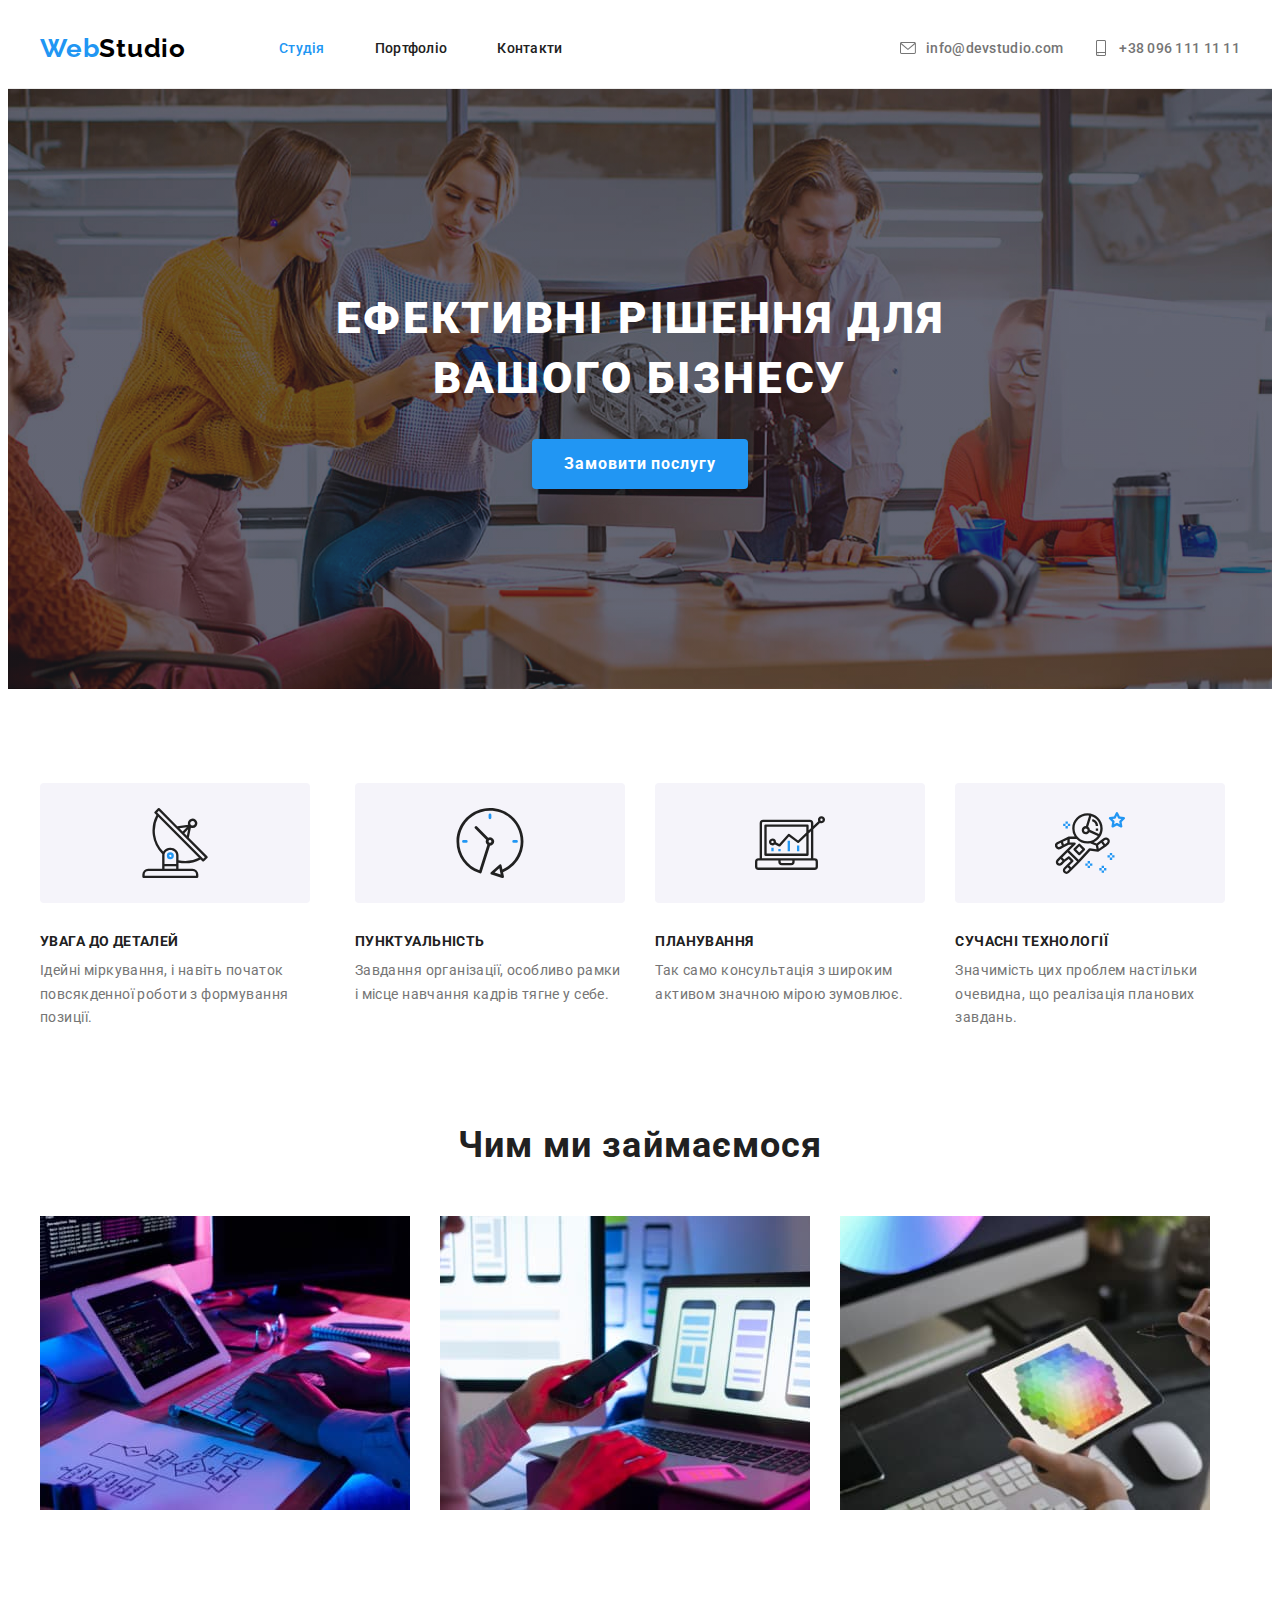
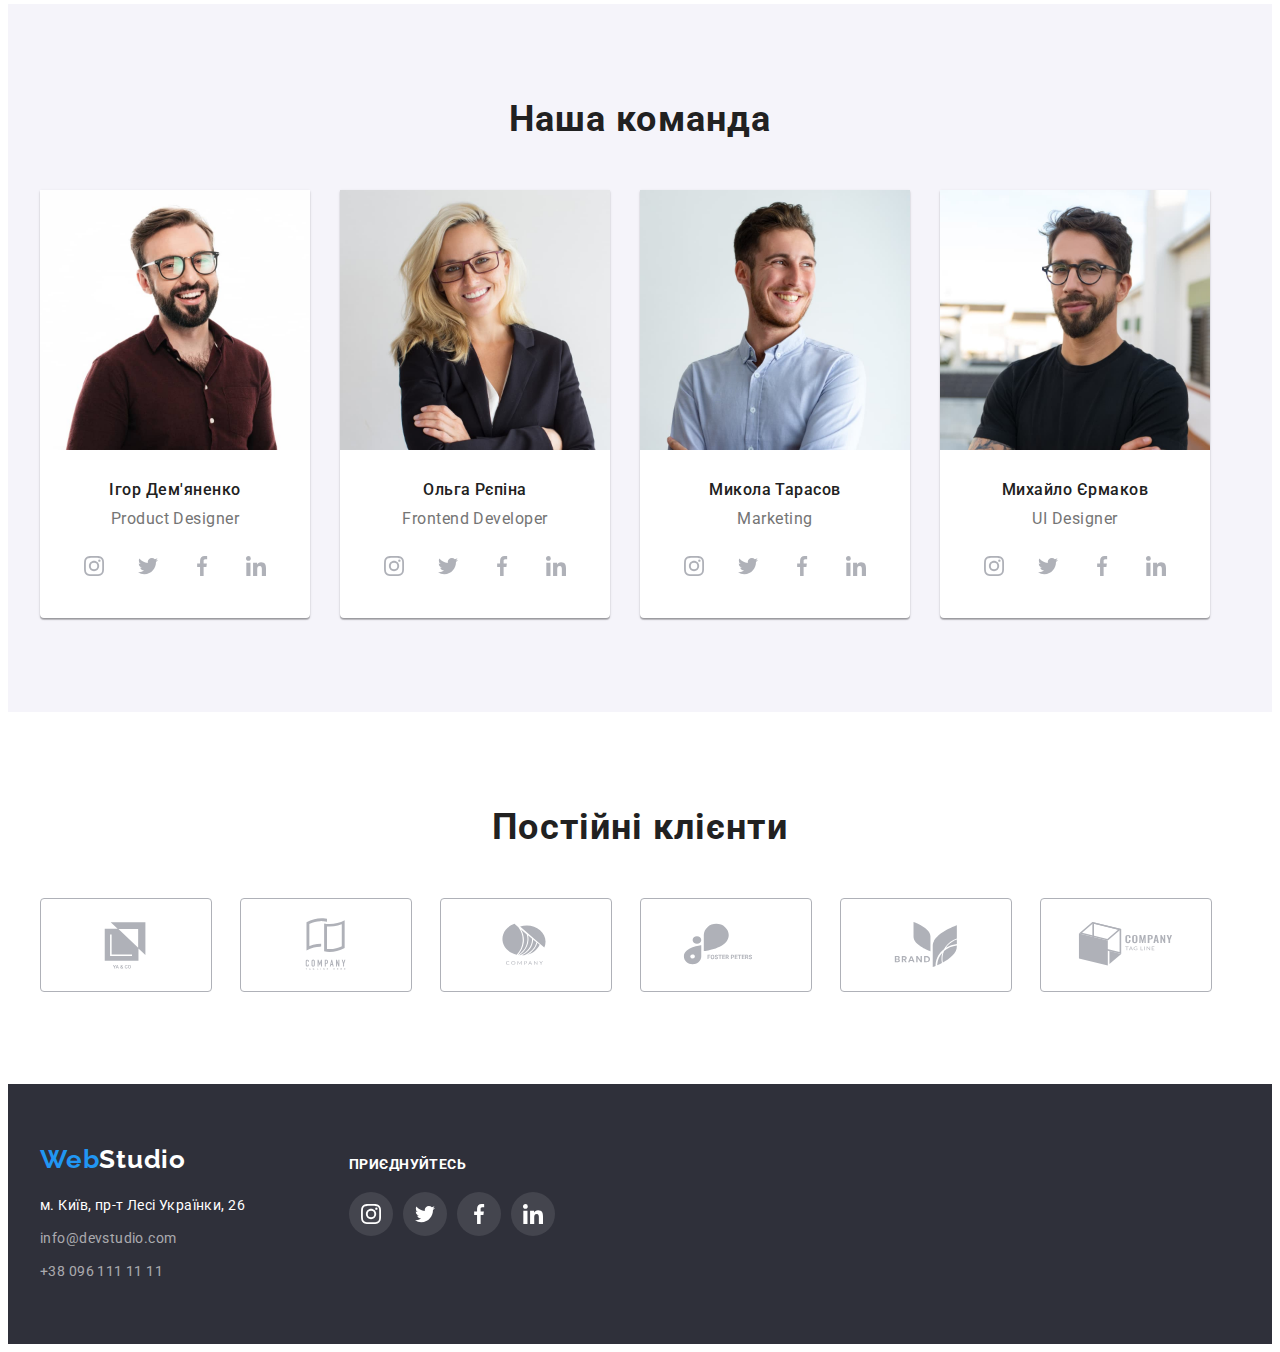
==== commit f1d22acd: "updating svg icons" ====
--- a/index.html
+++ b/index.html
@@ -406,54 +406,70 @@
           <h2 class="title">Постійні клієнти</h2>
           <ul class="clients-list">
             <li class="clients-item">
-              <img
-                class="clients-pic"
-                src="./images/client-1.svg"
-                alt="клиент 1"
-                width="170"
-                height="92"
-              />
+              <a
+                href=""
+                class="clients-link"
+                target="_blank"
+                rel="noopener noreferrer nofollow"
+              >
+                <svg class="clients-icon">
+                  <use href="./images/icons.svg#icon-client-1"></use></svg
+              ></a>
             </li>
             <li class="clients-item">
-              <img
-                class="clients-pic"
-                src="./images/client-2.svg"
-                alt="клиент 2"
-                width="170"
-                height="92"
-              />
+              <a
+                href=""
+                class="clients-link"
+                target="_blank"
+                rel="noopener noreferrer nofollow"
+              >
+                <svg class="clients-icon">
+                  <use href="./images/icons.svg#icon-client-2"></use></svg
+              ></a>
             </li>
             <li class="clients-item">
-              <img
-                class="clients-pic"
-                src="./images/client-3.svg"
-                alt="клиент 3"
-                width="170"
-                height="92"
-              />
+              <a
+                href=""
+                class="clients-link"
+                target="_blank"
+                rel="noopener noreferrer nofollow"
+              >
+                <svg class="clients-icon">
+                  <use href="./images/icons.svg#icon-client-3"></use></svg
+              ></a>
             </li>
             <li class="clients-item">
-              <img
-                class="clients-pic"
-                src="./images/client-4.svg"
-                alt="клиент 4"
-                width="170"
-                height="92"
-              />
+              <a
+                href=""
+                class="clients-link"
+                target="_blank"
+                rel="noopener noreferrer nofollow"
+              >
+                <svg class="clients-icon">
+                  <use href="./images/icons.svg#icon-client-4"></use></svg
+              ></a>
             </li>
             <li class="clients-item">
-              <img
-                class="clients-pic"
-                src="./images/client-5.svg"
-                alt="клиент 5"
-              />
+              <a
+                href=""
+                class="clients-link"
+                target="_blank"
+                rel="noopener noreferrer nofollow"
+              >
+                <svg class="clients-icon">
+                  <use href="./images/icons.svg#icon-client-5"></use></svg
+              ></a>
             </li>
             <li class="clients-item">
-              <img
-                class="clients-pic"
-                src="./images/client-6.svg"
-                alt="клиент 6"
-              />
+              <a
+                href=""
+                class="clients-link"
+                target="_blank"
+                rel="noopener noreferrer nofollow"
+              >
+                <svg class="clients-icon">
+                  <use href="./images/icons.svg#icon-client-6"></use></svg
+              ></a>
             </li>
           </ul>
         </div>
@@ -496,10 +512,54 @@
         <div class="follow-container">
           <p class="follow-title">приєднуйтесь</p>
           <ul class="footer-follow-list">
-            <li class="follow-item"></li>
-            <li class="follow-item"></li>
-            <li class="follow-item"></li>
-            <li class="follow-item"></li>
+            <li class="follow-item">
+              <a
+                href=""
+                class="footer-link"
+                target="_blank"
+                rel="noopener noreferrer nofollow"
+              >
+                <svg class="footer-icon">
+                  <use href="./images/icons.svg#icon-instagram"></use>
+                </svg>
+              </a>
+            </li>
+            <li class="follow-item">
+              <a
+                href=""
+                class="footer-link"
+                target="_blank"
+                rel="noopener noreferrer nofollow"
+              >
+                <svg class="footer-icon">
+                  <use href="./images/icons.svg#icon-twitter"></use>
+                </svg>
+              </a>
+            </li>
+            <li class="follow-item">
+              <a
+                href=""
+                class="footer-link"
+                target="_blank"
+                rel="noopener noreferrer nofollow"
+              >
+                <svg class="footer-icon">
+                  <use href="./images/icons.svg#icon-facebook"></use>
+                </svg>
+              </a>
+            </li>
+            <li class="follow-item">
+              <a
+                href=""
+                class="footer-link"
+                target="_blank"
+                rel="noopener noreferrer nofollow"
+              >
+                <svg class="footer-icon">
+                  <use href="./images/icons.svg#icon-linkedin"></use>
+                </svg>
+              </a>
+            </li>
           </ul>
         </div>
       </div>
--- a/css/styles.css
+++ b/css/styles.css
@@ -173,7 +173,8 @@
   padding-bottom: 20px;
 }
 
-.contacts-link:hover {
+.contacts-link:hover,
+.contacts-link:focus {
   color: var(--accent-color);
 }
 
@@ -392,11 +393,30 @@
 
 .clients-item {
   width: 170px;
-  /* height: 92px; */
-}
-
-.clients-pic {
-  display: block;
+  height: 92px;
+}
+
+.clients-link {
+  display: flex;
+  justify-content: center;
+  align-items: center;
+  width: 100%;
+  height: 100%;
+  color: #afb1b8;
+  border: 1px solid #afb1b8;
+  border-radius: 4px;
+}
+
+.clients-icon {
+  width: 106px;
+  height: 60px;
+  fill: currentColor;
+}
+
+.clients-link:hover,
+.clients-link:focus {
+  color: var(--accent-color);
+  border-color: var(--accent-color);
 }
 
 /* footer */
@@ -473,7 +493,28 @@
 .follow-item {
   width: 44px;
   height: 44px;
-  background-color: var(--gray-color);
+}
+
+.footer-link {
+  display: flex;
+  align-items: center;
+  justify-content: center;
+  width: 100%;
+  height: 100%;
+  background-color: rgba(255, 255, 255, 0.1);
+  border-radius: 50%;
+  color: var(--primary-white-color);
+}
+
+.footer-icon {
+  width: 20px;
+  height: 20px;
+  fill: currentColor;
+}
+
+.footer-link:hover,
+.footer-link:focus {
+  background-color: var(--accent-color);
 }
 
 /* portfolio page styles */
@@ -505,6 +546,8 @@
 .portfolio-button:hover,
 .portfolio-button:focus {
   background-color: var(--accent-color);
+  box-shadow: 0 2px 2px 0 rgba(0, 0, 0, 0.12), 0 1px 2px 0 rgba(0, 0, 0, 0.08),
+    0 3px 1px 0 rgba(0, 0, 0, 0.1);
   color: var(--primary-white-color);
 }
 
@@ -521,7 +564,12 @@
 
 .cards-item {
   width: 370px;
-  /* height: 404px; */
+}
+
+.cards-item:hover,
+.cards-link:focus {
+  box-shadow: 1px 4px 6px 0 rgba(0, 0, 0, 0.16), 0 4px 4px 0 rgba(0, 0, 0, 0.06),
+    0 1px 1px 0 rgba(0, 0, 0, 0.12);
 }
 
 .carts-pic {
